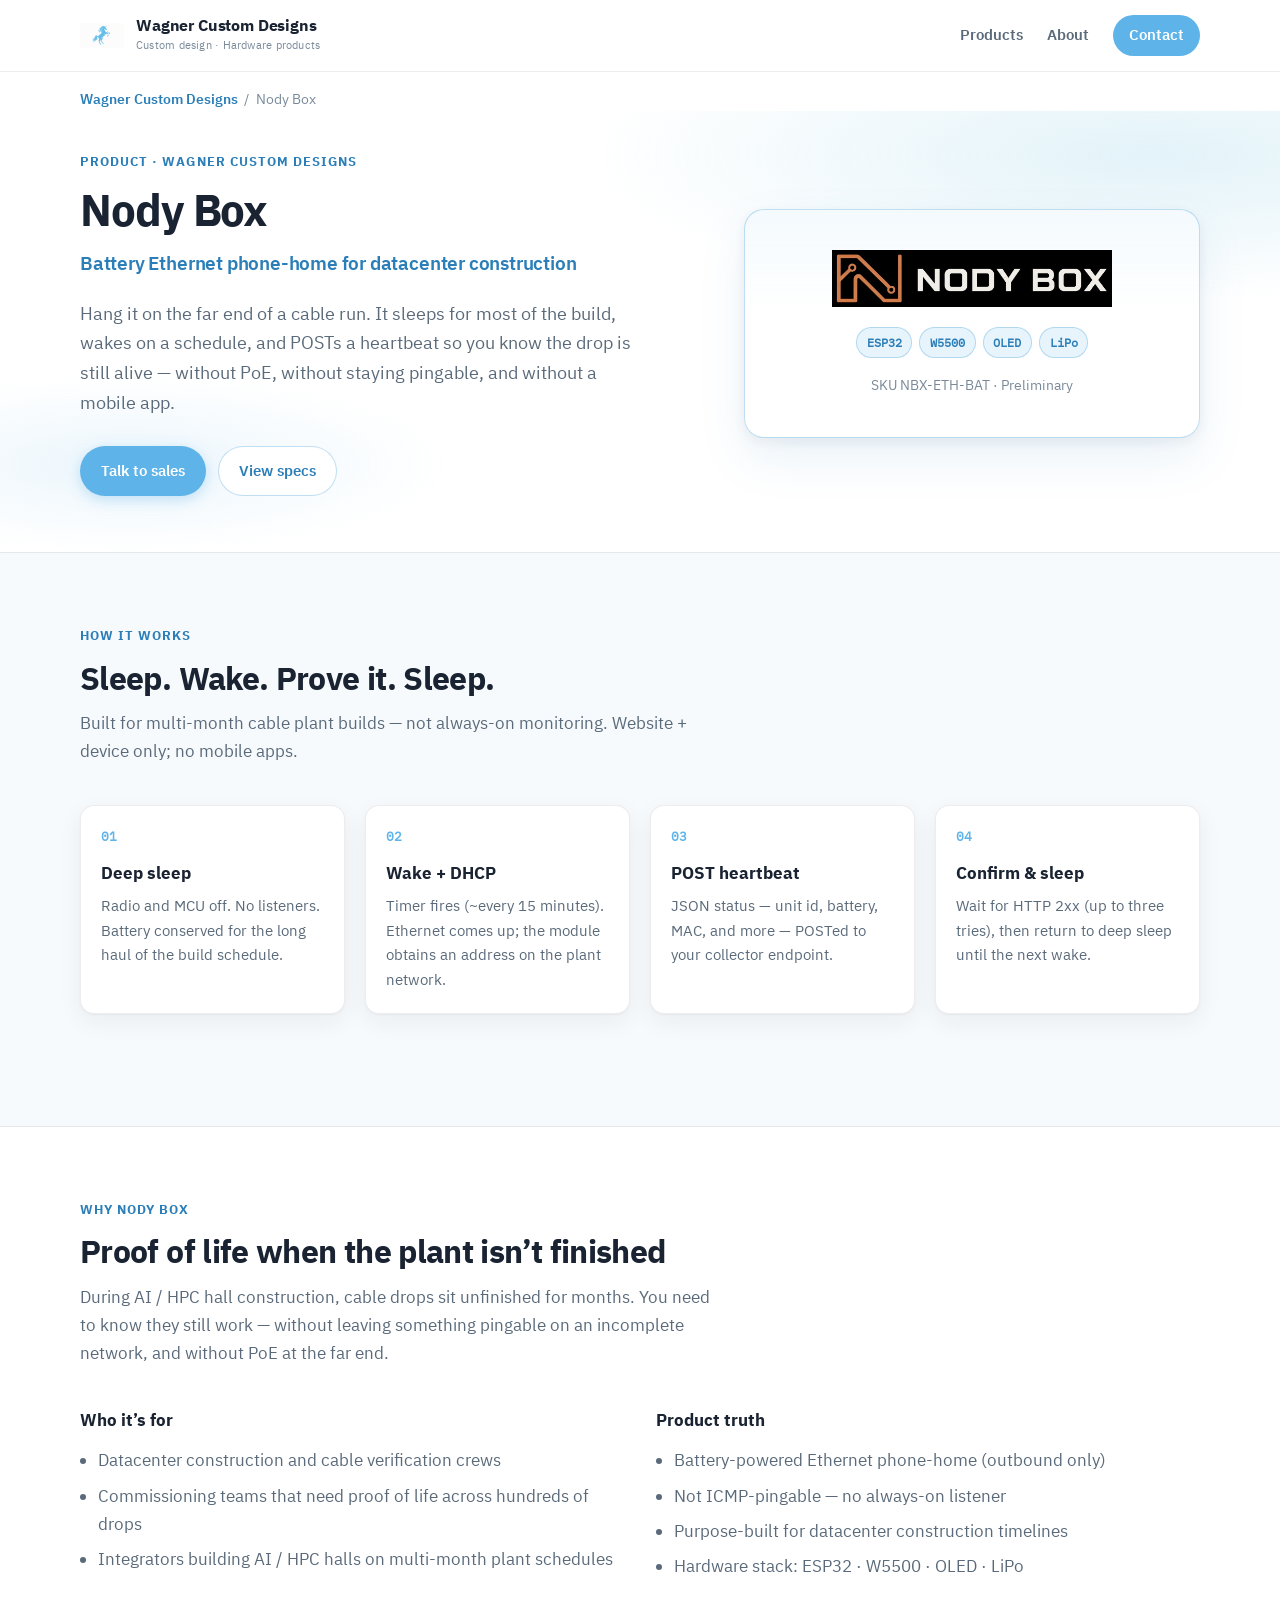
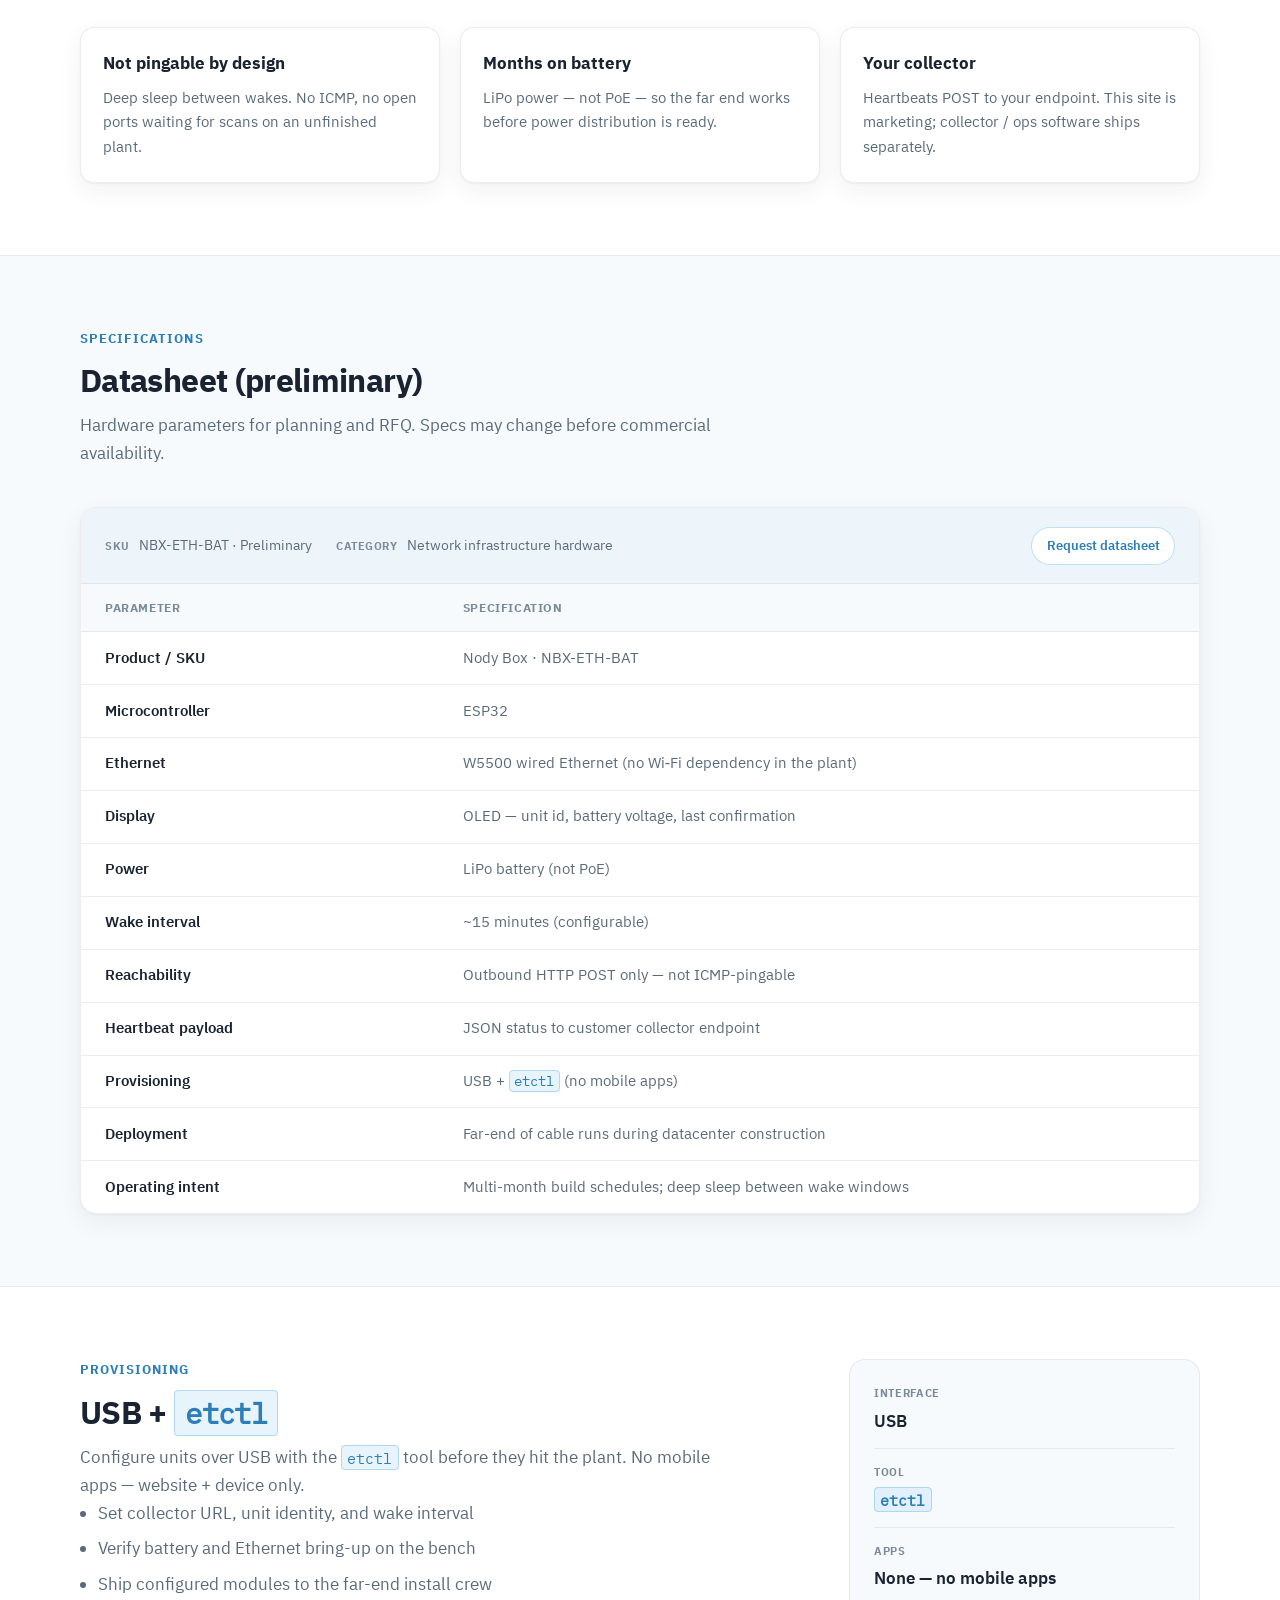
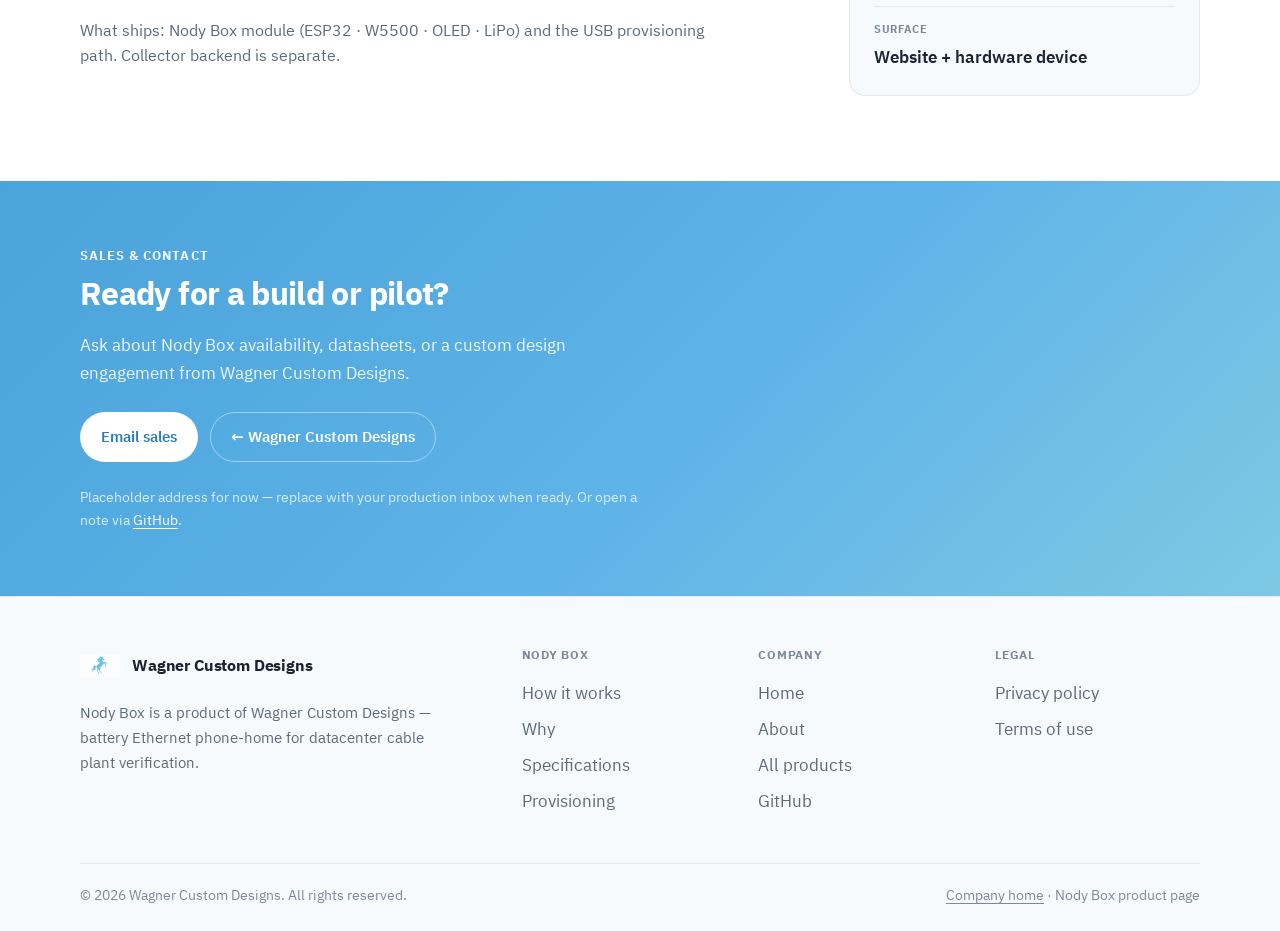
==== nody-box.html @ 5f5c32fd "Split company home and Nody Box into separate pages index.html is Wagner Custom Designs only; Nody B" ====
<!DOCTYPE html>
<html lang="en">
<head>
  <meta charset="utf-8" />
  <meta name="viewport" content="width=device-width, initial-scale=1" />
  <meta name="description" content="Nody Box — battery-powered Ethernet phone-home for AI datacenter construction. ESP32 · W5500 · OLED · LiPo. Outbound heartbeat only; not pingable. USB / etctl provisioning." />
  <meta name="theme-color" content="#5EB3E8" />
  <title>Nody Box — Battery Ethernet Phone-Home · Wagner Custom Designs</title>
  <link rel="icon" href="assets/wagner-unicorn-logo.png" type="image/png" sizes="any" />
  <link rel="icon" href="assets/favicon.svg" type="image/svg+xml" />
  <link rel="apple-touch-icon" href="assets/wagner-unicorn-logo.png" />
  <link rel="stylesheet" href="styles.css" />
</head>
<body class="page-product">
  <a class="skip-link" href="#main">Skip to content</a>

  <header class="site-header" id="top">
    <div class="wrap header-inner">
      <a class="brand" href="index.html" aria-label="Wagner Custom Designs home">
        <img class="brand-mark" src="assets/wagner-unicorn-logo.png" width="44" height="44" alt="" />
        <span class="brand-wordmark">
          <span class="brand-name">Wagner Custom Designs</span>
          <span class="brand-sub">Custom design · Hardware products</span>
        </span>
      </a>

      <button type="button" class="nav-toggle" id="nav-toggle" aria-expanded="false" aria-controls="primary-nav" aria-label="Open menu">
        <span class="nav-toggle-bar" aria-hidden="true"></span>
        <span class="nav-toggle-bar" aria-hidden="true"></span>
        <span class="nav-toggle-bar" aria-hidden="true"></span>
      </button>

      <nav class="nav" id="primary-nav" aria-label="Primary">
        <a href="index.html#products">Products</a>
        <a href="index.html#about">About</a>
        <a href="#contact" class="nav-cta">Contact</a>
      </nav>
    </div>
  </header>

  <main id="main">
    <div class="wrap breadcrumb-bar">
      <nav class="breadcrumb" aria-label="Breadcrumb">
        <a href="index.html">Wagner Custom Designs</a>
        <span class="breadcrumb-sep" aria-hidden="true">/</span>
        <span aria-current="page">Nody Box</span>
      </nav>
    </div>

    <!-- Product hero -->
    <section class="hero product-hero" aria-labelledby="hero-heading">
      <div class="wrap hero-grid">
        <div class="hero-copy">
          <p class="eyebrow">Product · Wagner Custom Designs</p>
          <h1 id="hero-heading">Nody Box</h1>
          <p class="product-hero-tagline">Battery Ethernet phone-home for datacenter construction</p>
          <p class="lede">
            Hang it on the far end of a cable run. It sleeps for most of the build,
            wakes on a schedule, and POSTs a heartbeat so you know the drop is still
            alive — without PoE, without staying pingable, and without a mobile app.
          </p>
          <div class="hero-actions">
            <a class="btn btn-primary" href="#contact">Talk to sales</a>
            <a class="btn btn-secondary" href="#specs">View specs</a>
          </div>
        </div>

        <div class="hero-visual" aria-hidden="true">
          <div class="hero-card product-hero-card">
            <img class="hero-product-mark" src="assets/nody-box-logo-lockup.png" width="280" height="120" alt="" />
            <ul class="product-hero-chips">
              <li>ESP32</li>
              <li>W5500</li>
              <li>OLED</li>
              <li>LiPo</li>
            </ul>
            <p class="hero-card-meta">SKU NBX-ETH-BAT · Preliminary</p>
          </div>
        </div>
      </div>
    </section>

    <!-- How it works -->
    <section id="how" class="section section-soft">
      <div class="wrap">
        <header class="section-head">
          <p class="eyebrow">How it works</p>
          <h2>Sleep. Wake. Prove it. Sleep.</h2>
          <p class="section-lede">
            Built for multi-month cable plant builds — not always-on monitoring.
            Website + device only; no mobile apps.
          </p>
        </header>

        <ol class="steps">
          <li>
            <span class="step-num">01</span>
            <div>
              <h3>Deep sleep</h3>
              <p>Radio and MCU off. No listeners. Battery conserved for the long haul of the build schedule.</p>
            </div>
          </li>
          <li>
            <span class="step-num">02</span>
            <div>
              <h3>Wake + DHCP</h3>
              <p>Timer fires (~every 15 minutes). Ethernet comes up; the module obtains an address on the plant network.</p>
            </div>
          </li>
          <li>
            <span class="step-num">03</span>
            <div>
              <h3>POST heartbeat</h3>
              <p>JSON status — unit id, battery, MAC, and more — POSTed to your collector endpoint.</p>
            </div>
          </li>
          <li>
            <span class="step-num">04</span>
            <div>
              <h3>Confirm &amp; sleep</h3>
              <p>Wait for HTTP 2xx (up to three tries), then return to deep sleep until the next wake.</p>
            </div>
          </li>
        </ol>
      </div>
    </section>

    <!-- Why -->
    <section id="why" class="section">
      <div class="wrap">
        <header class="section-head">
          <p class="eyebrow">Why Nody Box</p>
          <h2>Proof of life when the plant isn’t finished</h2>
          <p class="section-lede">
            During AI / HPC hall construction, cable drops sit unfinished for months.
            You need to know they still work — without leaving something pingable on
            an incomplete network, and without PoE at the far end.
          </p>
        </header>

        <div class="detail-split">
          <div>
            <h3 class="subhead">Who it’s for</h3>
            <ul class="plain-list">
              <li>Datacenter construction and cable verification crews</li>
              <li>Commissioning teams that need proof of life across hundreds of drops</li>
              <li>Integrators building AI / HPC halls on multi-month plant schedules</li>
            </ul>
          </div>
          <div>
            <h3 class="subhead">Product truth</h3>
            <ul class="plain-list">
              <li>Battery-powered Ethernet phone-home (outbound only)</li>
              <li>Not ICMP-pingable — no always-on listener</li>
              <li>Purpose-built for datacenter construction timelines</li>
              <li>Hardware stack: ESP32 · W5500 · OLED · LiPo</li>
            </ul>
          </div>
        </div>

        <div class="why-grid">
          <article class="why-card">
            <h3>Not pingable by design</h3>
            <p>Deep sleep between wakes. No ICMP, no open ports waiting for scans on an unfinished plant.</p>
          </article>
          <article class="why-card">
            <h3>Months on battery</h3>
            <p>LiPo power — not PoE — so the far end works before power distribution is ready.</p>
          </article>
          <article class="why-card">
            <h3>Your collector</h3>
            <p>Heartbeats POST to your endpoint. This site is marketing; collector / ops software ships separately.</p>
          </article>
        </div>
      </div>
    </section>

    <!-- Specs / datasheet -->
    <section id="specs" class="section section-soft">
      <div class="wrap">
        <header class="section-head">
          <p class="eyebrow">Specifications</p>
          <h2>Datasheet (preliminary)</h2>
          <p class="section-lede">
            Hardware parameters for planning and RFQ. Specs may change before commercial availability.
          </p>
        </header>

        <div class="datasheet">
          <div class="datasheet-meta">
            <p><span>SKU</span> NBX-ETH-BAT · Preliminary</p>
            <p><span>Category</span> Network infrastructure hardware</p>
            <a class="btn btn-secondary btn-sm" href="mailto:hello@wagnercustomdesigns.example?subject=Nody%20Box%20datasheet%20request">Request datasheet</a>
          </div>

          <table class="specs-table">
            <caption class="visually-hidden">Nody Box hardware specifications</caption>
            <thead>
              <tr>
                <th scope="col">Parameter</th>
                <th scope="col">Specification</th>
              </tr>
            </thead>
            <tbody>
              <tr>
                <th scope="row">Product / SKU</th>
                <td>Nody Box · NBX-ETH-BAT</td>
              </tr>
              <tr>
                <th scope="row">Microcontroller</th>
                <td>ESP32</td>
              </tr>
              <tr>
                <th scope="row">Ethernet</th>
                <td>W5500 wired Ethernet (no Wi‑Fi dependency in the plant)</td>
              </tr>
              <tr>
                <th scope="row">Display</th>
                <td>OLED — unit id, battery voltage, last confirmation</td>
              </tr>
              <tr>
                <th scope="row">Power</th>
                <td>LiPo battery (not PoE)</td>
              </tr>
              <tr>
                <th scope="row">Wake interval</th>
                <td>~15 minutes (configurable)</td>
              </tr>
              <tr>
                <th scope="row">Reachability</th>
                <td>Outbound HTTP POST only — not ICMP-pingable</td>
              </tr>
              <tr>
                <th scope="row">Heartbeat payload</th>
                <td>JSON status to customer collector endpoint</td>
              </tr>
              <tr>
                <th scope="row">Provisioning</th>
                <td>USB + <code>etctl</code> (no mobile apps)</td>
              </tr>
              <tr>
                <th scope="row">Deployment</th>
                <td>Far-end of cable runs during datacenter construction</td>
              </tr>
              <tr>
                <th scope="row">Operating intent</th>
                <td>Multi-month build schedules; deep sleep between wake windows</td>
              </tr>
            </tbody>
          </table>
        </div>
      </div>
    </section>

    <!-- Provisioning -->
    <section id="provisioning" class="section">
      <div class="wrap provision-grid">
        <header class="section-head">
          <p class="eyebrow">Provisioning</p>
          <h2>USB + <code>etctl</code></h2>
          <p class="section-lede">
            Configure units over USB with the <code>etctl</code> tool before they hit the plant.
            No mobile apps — website + device only.
          </p>
          <ul class="plain-list">
            <li>Set collector URL, unit identity, and wake interval</li>
            <li>Verify battery and Ethernet bring-up on the bench</li>
            <li>Ship configured modules to the far-end install crew</li>
          </ul>
          <p class="provision-note">
            What ships: Nody Box module (ESP32 · W5500 · OLED · LiPo) and the USB
            provisioning path. Collector backend is separate.
          </p>
        </header>
        <aside class="provision-aside" aria-label="Provisioning summary">
          <dl>
            <div>
              <dt>Interface</dt>
              <dd>USB</dd>
            </div>
            <div>
              <dt>Tool</dt>
              <dd><code>etctl</code></dd>
            </div>
            <div>
              <dt>Apps</dt>
              <dd>None — no mobile apps</dd>
            </div>
            <div>
              <dt>Surface</dt>
              <dd>Website + hardware device</dd>
            </div>
          </dl>
        </aside>
      </div>
    </section>

    <!-- Sales / contact CTA -->
    <section id="contact" class="section section-cta">
      <div class="wrap cta-inner">
        <div class="cta-copy">
          <p class="eyebrow eyebrow-light">Sales &amp; contact</p>
          <h2>Ready for a build or pilot?</h2>
          <p>
            Ask about Nody Box availability, datasheets, or a custom design engagement
            from Wagner Custom Designs.
          </p>
        </div>
        <div class="cta-actions">
          <a class="btn btn-on-blue" href="mailto:hello@wagnercustomdesigns.example?subject=Nody%20Box%20inquiry">Email sales</a>
          <a class="btn btn-ghost-light" href="index.html">← Wagner Custom Designs</a>
        </div>
        <p class="cta-note">
          Placeholder address for now — replace with your production inbox when ready.
          Or open a note via
          <a href="https://github.com/roguespark-04/nody-box-web">GitHub</a>.
        </p>
      </div>
    </section>
  </main>

  <footer class="site-footer">
    <div class="wrap footer-grid">
      <div class="footer-brand">
        <a class="brand brand-footer" href="index.html" aria-label="Wagner Custom Designs home">
          <img class="brand-mark" src="assets/wagner-unicorn-logo.png" width="40" height="40" alt="" />
          <span class="brand-name">Wagner Custom Designs</span>
        </a>
        <p class="footer-tagline">
          Nody Box is a product of Wagner Custom Designs — battery Ethernet phone-home
          for datacenter cable plant verification.
        </p>
      </div>

      <nav class="footer-col" aria-label="Product">
        <h3>Nody Box</h3>
        <ul>
          <li><a href="#how">How it works</a></li>
          <li><a href="#why">Why</a></li>
          <li><a href="#specs">Specifications</a></li>
          <li><a href="#provisioning">Provisioning</a></li>
        </ul>
      </nav>

      <nav class="footer-col" aria-label="Company">
        <h3>Company</h3>
        <ul>
          <li><a href="index.html">Home</a></li>
          <li><a href="index.html#about">About</a></li>
          <li><a href="index.html#products">All products</a></li>
          <li><a href="https://github.com/roguespark-04/nody-box-web">GitHub</a></li>
        </ul>
      </nav>

      <nav class="footer-col" aria-label="Legal">
        <h3>Legal</h3>
        <ul>
          <li><a href="privacy.html">Privacy policy</a></li>
          <li><a href="terms.html">Terms of use</a></li>
        </ul>
      </nav>
    </div>
    <div class="wrap footer-bottom">
      <p>© 2026 Wagner Custom Designs. All rights reserved.</p>
      <p class="footer-meta"><a href="index.html">Company home</a> · Nody Box product page</p>
    </div>
  </footer>

  <script src="app.js" defer></script>
</body>
</html>
---- styles.css ----
/* Self-hosted IBM Plex */
@font-face {
  font-family: "IBM Plex Sans";
  font-style: normal;
  font-weight: 400;
  font-display: swap;
  src: url("assets/fonts/plex-sans-400.woff2") format("woff2");
}
@font-face {
  font-family: "IBM Plex Sans";
  font-style: normal;
  font-weight: 600;
  font-display: swap;
  src: url("assets/fonts/plex-sans-600.woff2") format("woff2");
}
@font-face {
  font-family: "IBM Plex Sans";
  font-style: normal;
  font-weight: 700;
  font-display: swap;
  src: url("assets/fonts/plex-sans-700.woff2") format("woff2");
}
@font-face {
  font-family: "IBM Plex Mono";
  font-style: normal;
  font-weight: 400;
  font-display: swap;
  src: url("assets/fonts/plex-mono-400.woff2") format("woff2");
}

/* Wagner Custom Designs — white + ice/sky blue commercial company site */

:root {
  --bg: #ffffff;
  --bg-soft: #f7fafc;
  --bg-muted: #eef5fa;
  --bg-elevated: #ffffff;
  --bg-card: #ffffff;

  --text: #1a2332;
  --text-muted: #5a6a7a;
  --text-dim: #7a8a9a;
  --text-on-sky: #ffffff;

  --sky: #5eb3e8;
  --sky-bright: #7ec8e3;
  --sky-deep: #4aa3d9;
  --sky-ink: #2b7eb8;
  --sky-soft: rgba(94, 179, 232, 0.14);
  --sky-softer: rgba(94, 179, 232, 0.07);
  --sky-border: rgba(74, 163, 217, 0.35);

  --border: rgba(26, 35, 50, 0.08);
  --border-strong: rgba(26, 35, 50, 0.14);

  --font: "IBM Plex Sans", "Segoe UI", system-ui, -apple-system, sans-serif;
  --font-mono: "IBM Plex Mono", "SF Mono", ui-monospace, Menlo, Consolas, monospace;
  --radius: 10px;
  --radius-sm: 6px;
  --header-h: 72px;
  --max: 1120px;
  --ease: cubic-bezier(0.22, 1, 0.36, 1);
  --shadow: 0 1px 2px rgba(26, 35, 50, 0.04), 0 8px 24px rgba(26, 35, 50, 0.06);
  --shadow-lg: 0 4px 12px rgba(26, 35, 50, 0.06), 0 20px 48px rgba(43, 126, 184, 0.1);
}

*,
*::before,
*::after {
  box-sizing: border-box;
}

html {
  scroll-behavior: smooth;
  scroll-padding-top: calc(var(--header-h) + 16px);
}

body {
  margin: 0;
  font-family: var(--font);
  font-size: 1.0625rem;
  line-height: 1.65;
  color: var(--text);
  background: var(--bg);
  -webkit-font-smoothing: antialiased;
  text-rendering: optimizeLegibility;
}

img,
svg {
  display: block;
  max-width: 100%;
}

a {
  color: var(--sky-ink);
  text-decoration-thickness: 1px;
  text-underline-offset: 0.18em;
}

a:hover {
  color: var(--sky-deep);
}

a:focus-visible,
button:focus-visible {
  outline: 2px solid var(--sky);
  outline-offset: 2px;
}

code {
  font-family: var(--font-mono);
  font-size: 0.9em;
  color: var(--sky-ink);
  background: var(--sky-soft);
  padding: 0.1em 0.35em;
  border-radius: 4px;
  border: 1px solid var(--sky-border);
}

.wrap {
  width: min(100% - 3rem, var(--max));
  margin-inline: auto;
}

.skip-link {
  position: absolute;
  left: 1rem;
  top: -100px;
  z-index: 1000;
  background: var(--sky);
  color: var(--text-on-sky);
  padding: 0.65rem 1.1rem;
  border-radius: var(--radius-sm);
  font-weight: 600;
  text-decoration: none;
}

.skip-link:focus {
  top: 1rem;
}

.visually-hidden {
  position: absolute;
  width: 1px;
  height: 1px;
  padding: 0;
  margin: -1px;
  overflow: hidden;
  clip: rect(0, 0, 0, 0);
  white-space: nowrap;
  border: 0;
}

/* ========== Header ========== */
.site-header {
  position: sticky;
  top: 0;
  z-index: 100;
  height: var(--header-h);
  background: rgba(255, 255, 255, 0.92);
  backdrop-filter: blur(12px);
  border-bottom: 1px solid var(--border);
}

.header-inner {
  height: 100%;
  display: flex;
  align-items: center;
  justify-content: space-between;
  gap: 1.5rem;
}

.brand {
  display: flex;
  align-items: center;
  gap: 0.75rem;
  text-decoration: none;
  color: inherit;
  min-width: 0;
}

.brand:hover {
  color: inherit;
}

.brand-mark {
  width: 44px;
  height: 44px;
  object-fit: contain;
  flex-shrink: 0;
}

.brand-wordmark {
  display: flex;
  flex-direction: column;
  gap: 0.05rem;
  min-width: 0;
}

.brand-name {
  font-weight: 700;
  font-size: 1rem;
  letter-spacing: -0.01em;
  color: var(--text);
  line-height: 1.2;
}

.brand-sub {
  font-size: 0.7rem;
  color: var(--text-dim);
  letter-spacing: 0.02em;
  white-space: nowrap;
  overflow: hidden;
  text-overflow: ellipsis;
}

.nav {
  display: flex;
  align-items: center;
  gap: 0.25rem 1.5rem;
}

.nav a {
  color: var(--text-muted);
  text-decoration: none;
  font-weight: 600;
  font-size: 0.9375rem;
}

.nav a:hover {
  color: var(--sky-ink);
}

.nav-cta {
  background: var(--sky);
  color: var(--text-on-sky) !important;
  padding: 0.5rem 1rem;
  border-radius: 999px;
  font-weight: 600 !important;
}

.nav-cta:hover {
  background: var(--sky-deep);
  color: var(--text-on-sky) !important;
}

.nav-toggle {
  display: none;
  flex-direction: column;
  justify-content: center;
  gap: 5px;
  width: 44px;
  height: 44px;
  padding: 10px;
  border: 1px solid var(--border);
  border-radius: var(--radius-sm);
  background: var(--bg);
  cursor: pointer;
}

.nav-toggle-bar {
  display: block;
  height: 2px;
  width: 100%;
  background: var(--text);
  border-radius: 1px;
}

/* ========== Buttons ========== */
.btn {
  display: inline-flex;
  align-items: center;
  justify-content: center;
  gap: 0.4rem;
  padding: 0.75rem 1.25rem;
  border-radius: 999px;
  font-weight: 600;
  font-size: 0.9375rem;
  text-decoration: none;
  border: 1px solid transparent;
  transition: background 0.2s var(--ease), color 0.2s var(--ease), border-color 0.2s var(--ease), box-shadow 0.2s var(--ease);
  cursor: pointer;
}

.btn-primary {
  background: var(--sky);
  color: var(--text-on-sky);
  box-shadow: 0 4px 14px rgba(94, 179, 232, 0.35);
}

.btn-primary:hover {
  background: var(--sky-deep);
  color: var(--text-on-sky);
}

.btn-secondary {
  background: var(--bg);
  color: var(--sky-ink);
  border-color: var(--sky-border);
}

.btn-secondary:hover {
  background: var(--sky-softer);
  color: var(--sky-ink);
  border-color: var(--sky);
}

.btn-sm {
  padding: 0.45rem 0.9rem;
  font-size: 0.8125rem;
}

.btn-on-blue {
  background: #fff;
  color: var(--sky-ink);
}

.btn-on-blue:hover {
  background: var(--bg-soft);
  color: var(--sky-ink);
}

.btn-ghost-light {
  background: transparent;
  color: #fff;
  border-color: rgba(255, 255, 255, 0.45);
}

.btn-ghost-light:hover {
  background: rgba(255, 255, 255, 0.12);
  color: #fff;
}

.text-link {
  font-weight: 600;
  text-decoration: none;
  color: var(--sky-ink);
}

.text-link:hover {
  color: var(--sky-deep);
}

/* ========== Hero ========== */
.hero {
  padding: 4.5rem 0 3.5rem;
  background:
    radial-gradient(ellipse 80% 60% at 90% 10%, rgba(126, 200, 227, 0.22), transparent 55%),
    radial-gradient(ellipse 50% 40% at 10% 80%, rgba(94, 179, 232, 0.12), transparent 50%),
    var(--bg);
}

.hero-grid {
  display: grid;
  grid-template-columns: 1.15fr 0.85fr;
  gap: 3rem;
  align-items: center;
}

.eyebrow {
  margin: 0 0 0.75rem;
  font-size: 0.8125rem;
  font-weight: 700;
  letter-spacing: 0.08em;
  text-transform: uppercase;
  color: var(--sky-ink);
}

.eyebrow-light {
  color: rgba(255, 255, 255, 0.85);
}

.hero h1 {
  margin: 0 0 1.25rem;
  font-size: clamp(2rem, 4vw, 2.75rem);
  line-height: 1.15;
  letter-spacing: -0.025em;
  font-weight: 700;
  color: var(--text);
}

.lede {
  margin: 0 0 1.75rem;
  font-size: 1.125rem;
  color: var(--text-muted);
  max-width: 36rem;
}

.hero-actions {
  display: flex;
  flex-wrap: wrap;
  gap: 0.75rem;
}

.hero-card {
  background: var(--bg);
  border: 1px solid var(--border);
  border-radius: 20px;
  padding: 2.5rem 2rem;
  text-align: center;
  box-shadow: var(--shadow-lg);
}

.hero-unicorn {
  margin: 0 auto 1.25rem;
  width: min(220px, 70%);
  height: auto;
}

.hero-card-label {
  margin: 0;
  font-weight: 700;
  font-size: 1.05rem;
  color: var(--text);
}

.hero-card-meta {
  margin: 0.35rem 0 0;
  font-size: 0.875rem;
  color: var(--text-dim);
}

/* ========== Sections ========== */
.section {
  padding: 4.5rem 0;
}

.section-soft {
  background: var(--bg-soft);
  border-block: 1px solid var(--border);
}

.section-head {
  margin-bottom: 2.5rem;
  max-width: 40rem;
}

.section-head h2 {
  margin: 0 0 0.75rem;
  font-size: clamp(1.6rem, 3vw, 2rem);
  letter-spacing: -0.02em;
  line-height: 1.2;
}

.section-lede {
  margin: 0;
  color: var(--text-muted);
  font-size: 1.0625rem;
}

.section-lede + .section-lede {
  margin-top: 1rem;
}

.subhead {
  margin: 0 0 0.75rem;
  font-size: 1.05rem;
}

/* ========== Product cards ========== */
.product-grid {
  display: grid;
  grid-template-columns: 1.2fr 0.8fr;
  gap: 1.5rem;
}

.product-card {
  background: var(--bg-card);
  border: 1px solid var(--border);
  border-radius: 16px;
  padding: 1.75rem 1.75rem 1.5rem;
  box-shadow: var(--shadow);
}

.product-card-flagship {
  border-color: var(--sky-border);
  background:
    linear-gradient(180deg, var(--sky-softer), transparent 40%),
    var(--bg);
}

.product-card-top {
  margin-bottom: 1rem;
}

.product-badge {
  display: inline-block;
  font-size: 0.7rem;
  font-weight: 700;
  letter-spacing: 0.06em;
  text-transform: uppercase;
  color: var(--sky-ink);
  background: var(--sky-soft);
  border: 1px solid var(--sky-border);
  padding: 0.25rem 0.55rem;
  border-radius: 999px;
  margin-bottom: 0.75rem;
}

.product-badge.muted {
  color: var(--text-dim);
  background: var(--bg-muted);
  border-color: var(--border);
}

.product-card h3 {
  margin: 0 0 0.35rem;
  font-size: 1.4rem;
  letter-spacing: -0.015em;
}

.product-tagline {
  margin: 0;
  color: var(--text-muted);
  font-size: 0.975rem;
}

.product-card > p {
  color: var(--text-muted);
  margin: 0 0 1rem;
}

.product-highlights {
  margin: 0 0 1.5rem;
  padding-left: 1.15rem;
  color: var(--text);
}

.product-highlights li {
  margin-bottom: 0.4rem;
}

.product-card-placeholder {
  display: flex;
  flex-direction: column;
}

.product-card-placeholder .text-link {
  margin-top: auto;
}

/* ========== Steps ========== */
.steps {
  list-style: none;
  margin: 0 0 2.5rem;
  padding: 0;
  display: grid;
  grid-template-columns: repeat(4, 1fr);
  gap: 1.25rem;
}

.steps li {
  background: var(--bg);
  border: 1px solid var(--border);
  border-radius: 14px;
  padding: 1.25rem;
  box-shadow: var(--shadow);
}

.step-num {
  display: block;
  font-family: var(--font-mono);
  font-size: 0.8125rem;
  font-weight: 600;
  color: var(--sky);
  margin-bottom: 0.75rem;
}

.steps h3 {
  margin: 0 0 0.4rem;
  font-size: 1.05rem;
}

.steps p {
  margin: 0;
  font-size: 0.9375rem;
  color: var(--text-muted);
}

.detail-split {
  display: grid;
  grid-template-columns: 1fr 1fr;
  gap: 2rem;
  margin-bottom: 2.5rem;
}

.plain-list {
  margin: 0;
  padding-left: 1.15rem;
  color: var(--text-muted);
}

.plain-list li {
  margin-bottom: 0.45rem;
}

/* ========== Datasheet ========== */
.datasheet {
  background: var(--bg);
  border: 1px solid var(--border);
  border-radius: 16px;
  overflow: hidden;
  box-shadow: var(--shadow);
}

.datasheet-meta {
  display: flex;
  flex-wrap: wrap;
  align-items: center;
  gap: 1rem 1.5rem;
  padding: 1.15rem 1.5rem;
  background: var(--bg-muted);
  border-bottom: 1px solid var(--border);
}

.datasheet-meta p {
  margin: 0;
  font-size: 0.875rem;
  color: var(--text-muted);
}

.datasheet-meta span {
  display: inline-block;
  font-weight: 700;
  color: var(--text-dim);
  text-transform: uppercase;
  letter-spacing: 0.05em;
  font-size: 0.7rem;
  margin-right: 0.4rem;
}

.datasheet-meta .btn {
  margin-left: auto;
}

.specs-table {
  width: 100%;
  border-collapse: collapse;
  font-size: 0.9375rem;
}

.specs-table th,
.specs-table td {
  padding: 0.85rem 1.5rem;
  text-align: left;
  border-bottom: 1px solid var(--border);
  vertical-align: top;
}

.specs-table thead th {
  background: var(--bg-soft);
  font-size: 0.75rem;
  text-transform: uppercase;
  letter-spacing: 0.05em;
  color: var(--text-dim);
}

.specs-table tbody th {
  font-weight: 600;
  width: 32%;
  color: var(--text);
}

.specs-table tbody td {
  color: var(--text-muted);
}

.specs-table tbody tr:last-child th,
.specs-table tbody tr:last-child td {
  border-bottom: 0;
}

/* ========== About ========== */
.about-grid {
  display: grid;
  grid-template-columns: 1.3fr 0.7fr;
  gap: 2.5rem;
  align-items: start;
}

.about-aside {
  background: var(--bg-soft);
  border: 1px solid var(--border);
  border-radius: 16px;
  padding: 1.5rem;
}

.about-aside dl {
  margin: 0;
}

.about-aside dl > div {
  padding: 0.85rem 0;
  border-bottom: 1px solid var(--border);
}

.about-aside dl > div:first-child {
  padding-top: 0;
}

.about-aside dl > div:last-child {
  padding-bottom: 0;
  border-bottom: 0;
}

.about-aside dt {
  font-size: 0.7rem;
  font-weight: 700;
  letter-spacing: 0.06em;
  text-transform: uppercase;
  color: var(--text-dim);
  margin-bottom: 0.25rem;
}

.about-aside dd {
  margin: 0;
  font-weight: 600;
  color: var(--text);
}

/* ========== CTA ========== */
.section-cta {
  background:
    linear-gradient(135deg, var(--sky-deep) 0%, var(--sky) 55%, var(--sky-bright) 100%);
  color: #fff;
  padding: 4rem 0;
}

.section-cta h2 {
  margin: 0 0 0.75rem;
  font-size: clamp(1.6rem, 3vw, 2rem);
  letter-spacing: -0.02em;
}

.section-cta p {
  margin: 0;
  color: rgba(255, 255, 255, 0.92);
  max-width: 36rem;
}

.cta-inner {
  display: flex;
  flex-direction: column;
  gap: 1.5rem;
}

.cta-actions {
  display: flex;
  flex-wrap: wrap;
  gap: 0.75rem;
}

.cta-note {
  font-size: 0.875rem !important;
  color: rgba(255, 255, 255, 0.78) !important;
}

.cta-note a {
  color: #fff;
}

/* ========== Footer ========== */
.site-footer {
  background: var(--bg-soft);
  border-top: 1px solid var(--border);
  padding: 3rem 0 1.5rem;
}

.footer-grid {
  display: grid;
  grid-template-columns: 1.4fr 0.7fr 0.7fr 0.7fr;
  gap: 2rem;
  margin-bottom: 2.5rem;
}

.brand-footer .brand-mark {
  width: 40px;
  height: 40px;
}

.footer-tagline {
  margin: 1rem 0 0;
  color: var(--text-muted);
  font-size: 0.9375rem;
  max-width: 22rem;
}

.footer-col h3 {
  margin: 0 0 0.85rem;
  font-size: 0.75rem;
  letter-spacing: 0.06em;
  text-transform: uppercase;
  color: var(--text-dim);
}

.footer-col ul {
  list-style: none;
  margin: 0;
  padding: 0;
}

.footer-col li {
  margin-bottom: 0.5rem;
}

.footer-col a {
  color: var(--text-muted);
  text-decoration: none;
  font-weight: 500;
}

.footer-col a:hover {
  color: var(--sky-ink);
}

.footer-bottom {
  display: flex;
  flex-wrap: wrap;
  justify-content: space-between;
  gap: 0.75rem;
  padding-top: 1.25rem;
  border-top: 1px solid var(--border);
  font-size: 0.875rem;
  color: var(--text-dim);
}

.footer-bottom p {
  margin: 0;
}

.footer-meta a {
  color: var(--text-dim);
}

/* ========== Product sub-page (Nody Box under company) ========== */
.breadcrumb-bar {
  padding: 1rem 0 0;
}

.breadcrumb {
  display: flex;
  flex-wrap: wrap;
  align-items: center;
  gap: 0.4rem;
  font-size: 0.875rem;
  color: var(--text-dim);
}

.breadcrumb a {
  color: var(--sky-ink);
  text-decoration: none;
  font-weight: 600;
}

.breadcrumb a:hover {
  color: var(--sky-deep);
  text-decoration: underline;
}

.breadcrumb-sep {
  color: var(--text-dim);
  user-select: none;
}

.product-hero {
  padding-top: 2.5rem;
}

.product-hero-tagline {
  margin: -0.5rem 0 1.25rem;
  font-size: 1.2rem;
  font-weight: 600;
  color: var(--sky-ink);
  letter-spacing: -0.01em;
}

.product-hero-card {
  background:
    linear-gradient(180deg, var(--sky-softer), transparent 45%),
    var(--bg);
  border-color: var(--sky-border);
}

.hero-product-mark {
  margin: 0 auto 1.25rem;
  width: min(280px, 85%);
  height: auto;
}

.product-hero-chips {
  list-style: none;
  margin: 0 0 1rem;
  padding: 0;
  display: flex;
  flex-wrap: wrap;
  justify-content: center;
  gap: 0.45rem;
}

.product-hero-chips li {
  font-family: var(--font-mono);
  font-size: 0.75rem;
  font-weight: 600;
  color: var(--sky-ink);
  background: var(--sky-soft);
  border: 1px solid var(--sky-border);
  padding: 0.3rem 0.6rem;
  border-radius: 999px;
}

.why-grid {
  display: grid;
  grid-template-columns: repeat(3, 1fr);
  gap: 1.25rem;
  margin-top: 0.5rem;
}

.why-card {
  background: var(--bg);
  border: 1px solid var(--border);
  border-radius: 14px;
  padding: 1.35rem;
  box-shadow: var(--shadow);
}

.why-card h3 {
  margin: 0 0 0.5rem;
  font-size: 1.05rem;
}

.why-card p {
  margin: 0;
  font-size: 0.9375rem;
  color: var(--text-muted);
}

.provision-grid {
  display: grid;
  grid-template-columns: 1.35fr 0.65fr;
  gap: 2.5rem;
  align-items: start;
}

.provision-aside {
  background: var(--bg-soft);
  border: 1px solid var(--border);
  border-radius: 16px;
  padding: 1.5rem;
}

.provision-aside dl {
  margin: 0;
}

.provision-aside dl > div {
  padding: 0.85rem 0;
  border-bottom: 1px solid var(--border);
}

.provision-aside dl > div:first-child {
  padding-top: 0;
}

.provision-aside dl > div:last-child {
  padding-bottom: 0;
  border-bottom: 0;
}

.provision-aside dt {
  font-size: 0.7rem;
  font-weight: 700;
  letter-spacing: 0.06em;
  text-transform: uppercase;
  color: var(--text-dim);
  margin-bottom: 0.25rem;
}

.provision-aside dd {
  margin: 0;
  font-weight: 600;
  color: var(--text);
}

.provision-note {
  margin: 1.25rem 0 0;
  color: var(--text-muted);
  font-size: 0.975rem;
}

@media (max-width: 900px) {
  .why-grid,
  .provision-grid {
    grid-template-columns: 1fr;
  }
}

/* ========== Legal pages ========== */
.legal-main {
  padding: 3rem 0 4rem;
  min-height: 50vh;
}

.legal-main h1 {
  margin: 0.75rem 0 0.5rem;
  font-size: 2rem;
  letter-spacing: -0.02em;
}

.legal-main h2 {
  margin: 2rem 0 0.75rem;
  font-size: 1.2rem;
}

.legal-meta {
  color: var(--text-dim);
  font-size: 0.9rem;
  margin: 0 0 1.5rem;
}

.legal-main .back {
  font-weight: 600;
  text-decoration: none;
  color: var(--sky-ink);
}

/* ========== Responsive ========== */
@media (max-width: 900px) {
  .hero-grid,
  .product-grid,
  .detail-split,
  .about-grid,
  .footer-grid {
    grid-template-columns: 1fr;
  }

  .steps {
    grid-template-columns: 1fr 1fr;
  }

  .datasheet-meta .btn {
    margin-left: 0;
  }
}

@media (max-width: 720px) {
  .brand-sub {
    display: none;
  }

  .nav-toggle {
    display: flex;
  }

  .nav {
    display: none;
    position: absolute;
    top: var(--header-h);
    left: 0;
    right: 0;
    flex-direction: column;
    align-items: stretch;
    gap: 0;
    padding: 0.75rem 1.5rem 1.25rem;
    background: #fff;
    border-bottom: 1px solid var(--border);
    box-shadow: var(--shadow);
  }

  .nav.is-open {
    display: flex;
  }

  .nav a {
    padding: 0.85rem 0;
    border-bottom: 1px solid var(--border);
  }

  .nav-cta {
    margin-top: 0.5rem;
    text-align: center;
    border-bottom: 0 !important;
  }

  .hero {
    padding: 3rem 0 2.5rem;
  }

  .steps {
    grid-template-columns: 1fr;
  }

  .specs-table th,
  .specs-table td {
    padding: 0.75rem 1rem;
  }

  .specs-table tbody th {
    width: auto;
    display: block;
    padding-bottom: 0.15rem;
    border-bottom: 0;
  }

  .specs-table tbody td {
    display: block;
    padding-top: 0.15rem;
  }

  .footer-bottom {
    flex-direction: column;
  }
}
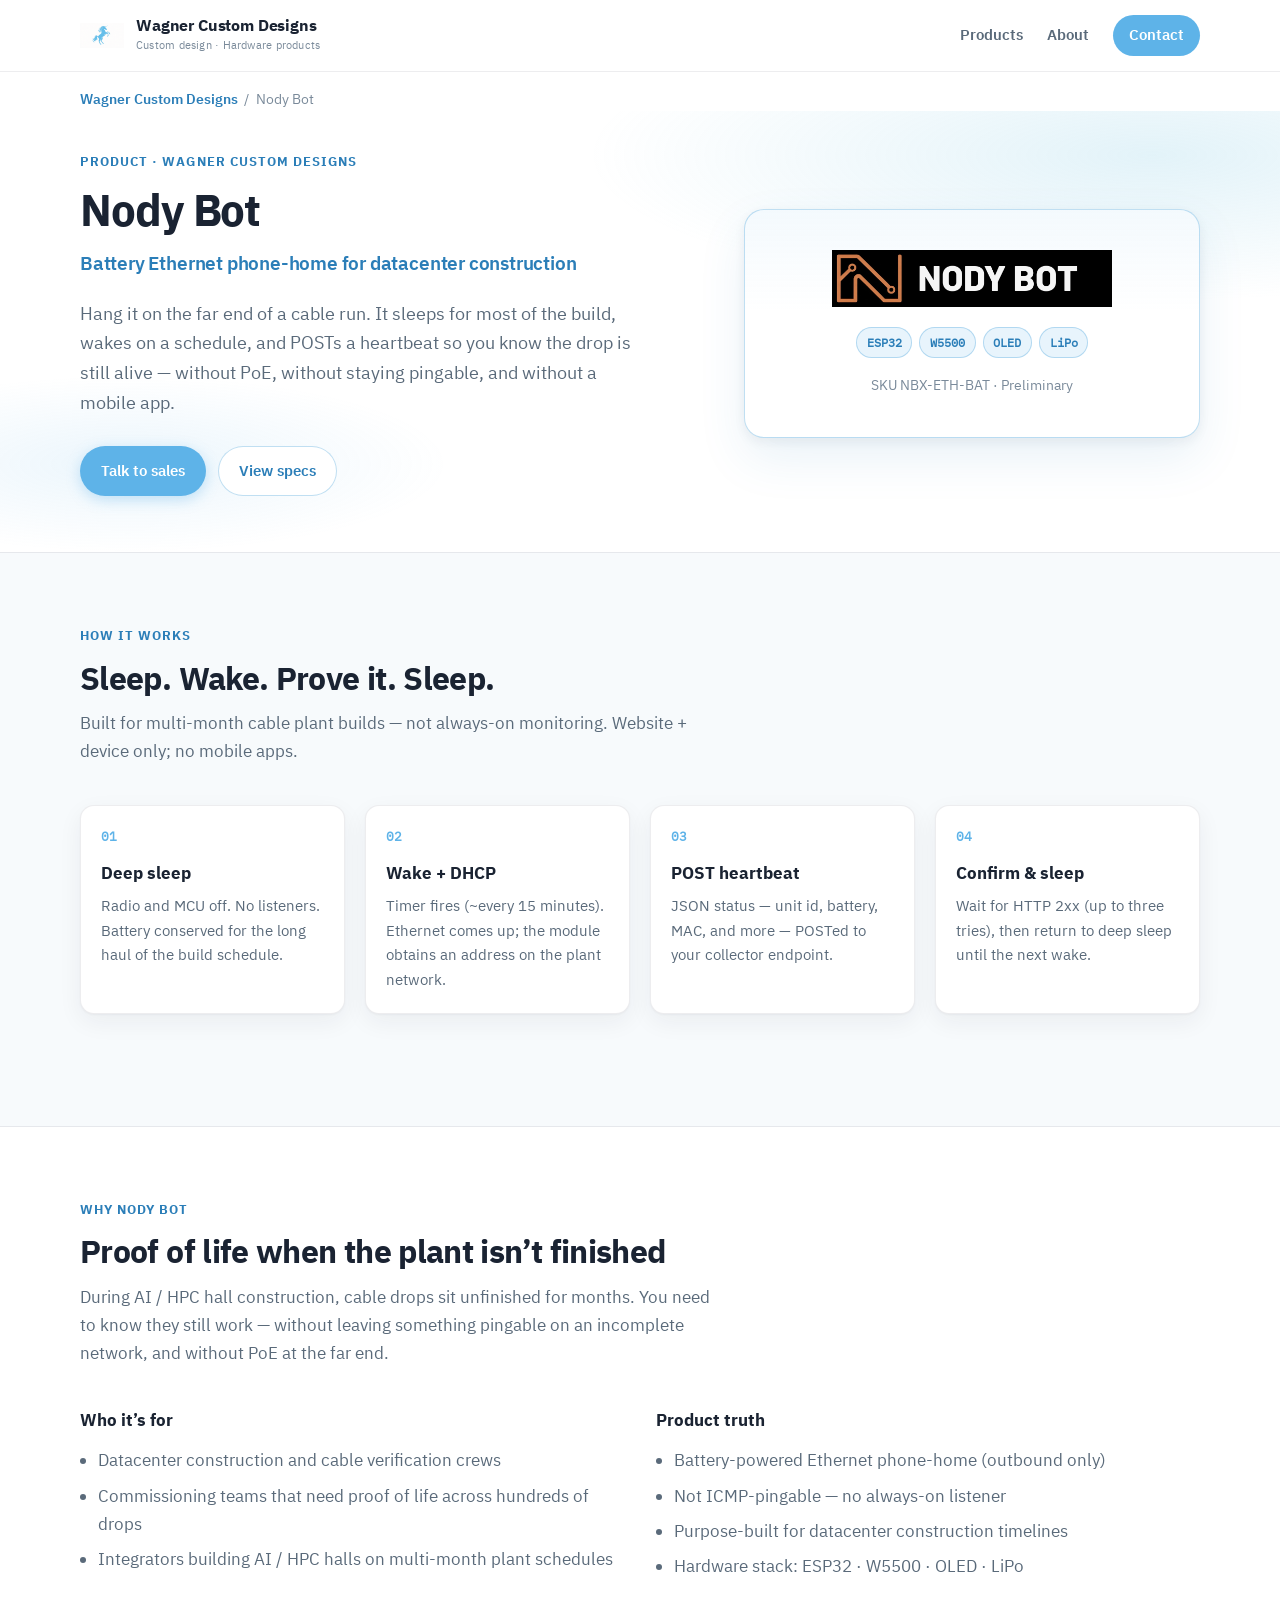
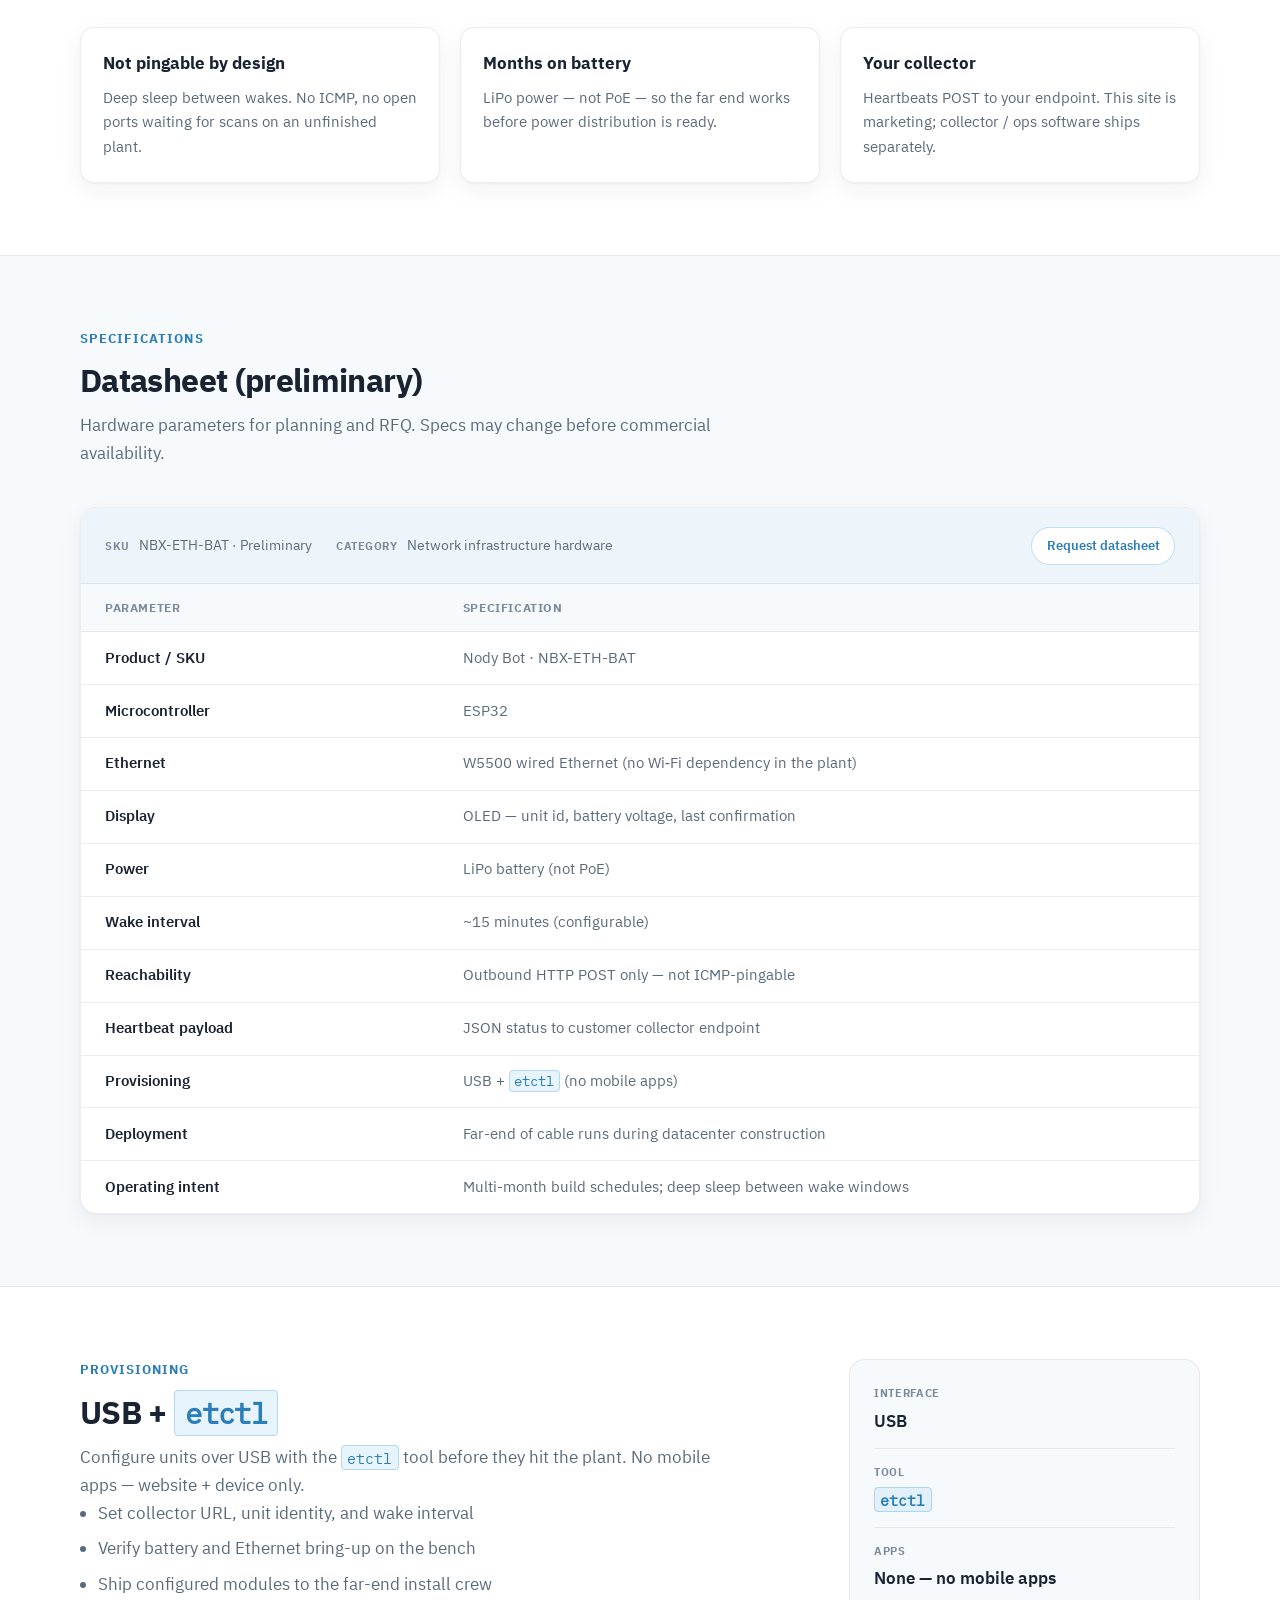
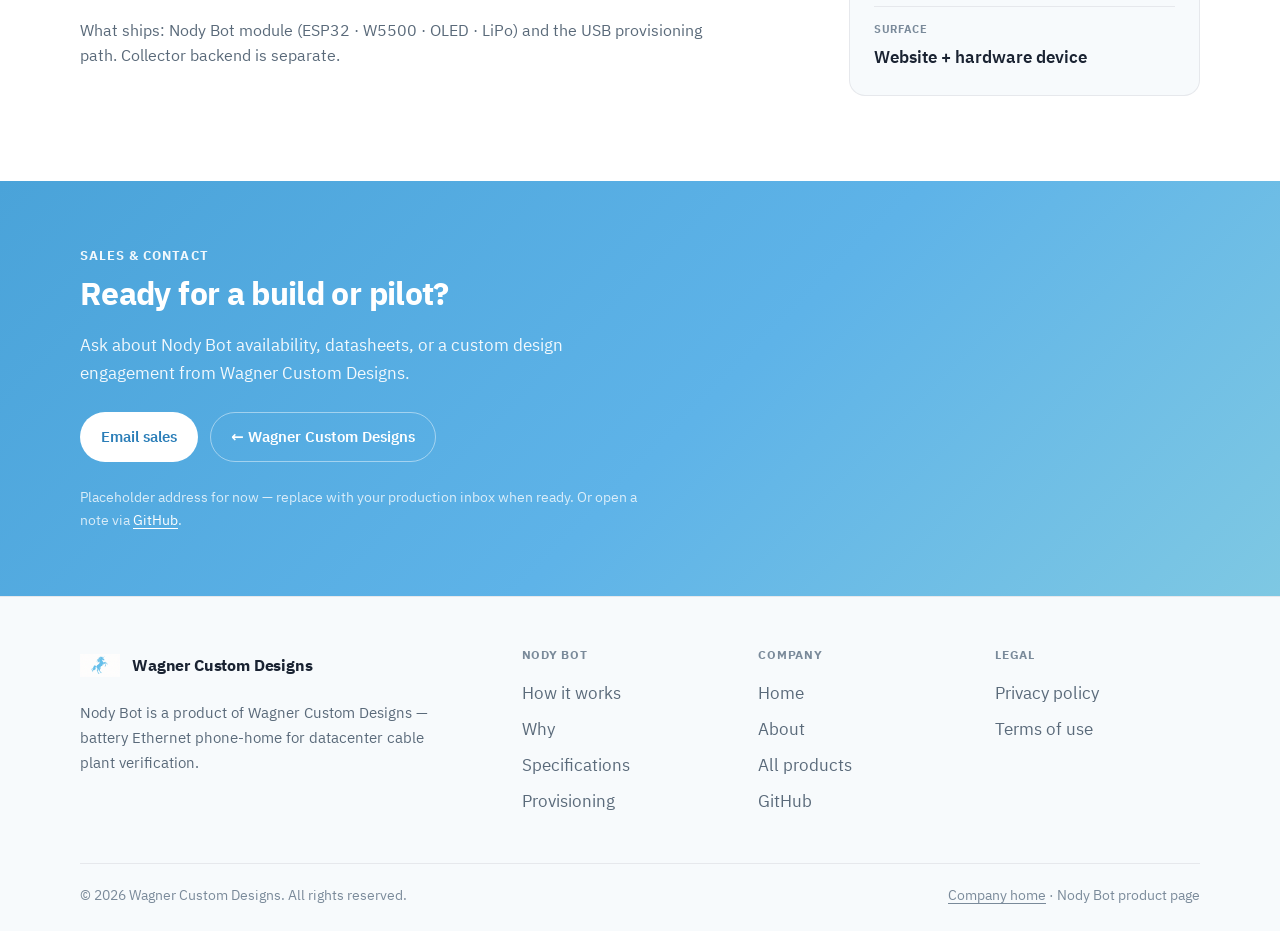
==== commit 000d3bc6: "Rename product from Nody Box to Nody Bot across the marketing site. Canonical product page is nody-b" ====
--- a/nody-box.html
+++ b/nody-box.html
@@ -2,370 +2,12 @@
 <html lang="en">
 <head>
   <meta charset="utf-8" />
-  <meta name="viewport" content="width=device-width, initial-scale=1" />
-  <meta name="description" content="Nody Box — battery-powered Ethernet phone-home for AI datacenter construction. ESP32 · W5500 · OLED · LiPo. Outbound heartbeat only; not pingable. USB / etctl provisioning." />
-  <meta name="theme-color" content="#5EB3E8" />
-  <title>Nody Box — Battery Ethernet Phone-Home · Wagner Custom Designs</title>
-  <link rel="icon" href="assets/wagner-unicorn-logo.png" type="image/png" sizes="any" />
-  <link rel="icon" href="assets/favicon.svg" type="image/svg+xml" />
-  <link rel="apple-touch-icon" href="assets/wagner-unicorn-logo.png" />
-  <link rel="stylesheet" href="styles.css" />
+  <meta http-equiv="refresh" content="0; url=nody-bot.html" />
+  <link rel="canonical" href="nody-bot.html" />
+  <title>Redirecting to Nody Bot — Wagner Custom Designs</title>
+  <script>location.replace("nody-bot.html" + location.search + location.hash);</script>
 </head>
-<body class="page-product">
-  <a class="skip-link" href="#main">Skip to content</a>
-
-  <header class="site-header" id="top">
-    <div class="wrap header-inner">
-      <a class="brand" href="index.html" aria-label="Wagner Custom Designs home">
-        <img class="brand-mark" src="assets/wagner-unicorn-logo.png" width="44" height="44" alt="" />
-        <span class="brand-wordmark">
-          <span class="brand-name">Wagner Custom Designs</span>
-          <span class="brand-sub">Custom design · Hardware products</span>
-        </span>
-      </a>
-
-      <button type="button" class="nav-toggle" id="nav-toggle" aria-expanded="false" aria-controls="primary-nav" aria-label="Open menu">
-        <span class="nav-toggle-bar" aria-hidden="true"></span>
-        <span class="nav-toggle-bar" aria-hidden="true"></span>
-        <span class="nav-toggle-bar" aria-hidden="true"></span>
-      </button>
-
-      <nav class="nav" id="primary-nav" aria-label="Primary">
-        <a href="index.html#products">Products</a>
-        <a href="index.html#about">About</a>
-        <a href="#contact" class="nav-cta">Contact</a>
-      </nav>
-    </div>
-  </header>
-
-  <main id="main">
-    <div class="wrap breadcrumb-bar">
-      <nav class="breadcrumb" aria-label="Breadcrumb">
-        <a href="index.html">Wagner Custom Designs</a>
-        <span class="breadcrumb-sep" aria-hidden="true">/</span>
-        <span aria-current="page">Nody Box</span>
-      </nav>
-    </div>
-
-    <!-- Product hero -->
-    <section class="hero product-hero" aria-labelledby="hero-heading">
-      <div class="wrap hero-grid">
-        <div class="hero-copy">
-          <p class="eyebrow">Product · Wagner Custom Designs</p>
-          <h1 id="hero-heading">Nody Box</h1>
-          <p class="product-hero-tagline">Battery Ethernet phone-home for datacenter construction</p>
-          <p class="lede">
-            Hang it on the far end of a cable run. It sleeps for most of the build,
-            wakes on a schedule, and POSTs a heartbeat so you know the drop is still
-            alive — without PoE, without staying pingable, and without a mobile app.
-          </p>
-          <div class="hero-actions">
-            <a class="btn btn-primary" href="#contact">Talk to sales</a>
-            <a class="btn btn-secondary" href="#specs">View specs</a>
-          </div>
-        </div>
-
-        <div class="hero-visual" aria-hidden="true">
-          <div class="hero-card product-hero-card">
-            <img class="hero-product-mark" src="assets/nody-box-logo-lockup.png" width="280" height="120" alt="" />
-            <ul class="product-hero-chips">
-              <li>ESP32</li>
-              <li>W5500</li>
-              <li>OLED</li>
-              <li>LiPo</li>
-            </ul>
-            <p class="hero-card-meta">SKU NBX-ETH-BAT · Preliminary</p>
-          </div>
-        </div>
-      </div>
-    </section>
-
-    <!-- How it works -->
-    <section id="how" class="section section-soft">
-      <div class="wrap">
-        <header class="section-head">
-          <p class="eyebrow">How it works</p>
-          <h2>Sleep. Wake. Prove it. Sleep.</h2>
-          <p class="section-lede">
-            Built for multi-month cable plant builds — not always-on monitoring.
-            Website + device only; no mobile apps.
-          </p>
-        </header>
-
-        <ol class="steps">
-          <li>
-            <span class="step-num">01</span>
-            <div>
-              <h3>Deep sleep</h3>
-              <p>Radio and MCU off. No listeners. Battery conserved for the long haul of the build schedule.</p>
-            </div>
-          </li>
-          <li>
-            <span class="step-num">02</span>
-            <div>
-              <h3>Wake + DHCP</h3>
-              <p>Timer fires (~every 15 minutes). Ethernet comes up; the module obtains an address on the plant network.</p>
-            </div>
-          </li>
-          <li>
-            <span class="step-num">03</span>
-            <div>
-              <h3>POST heartbeat</h3>
-              <p>JSON status — unit id, battery, MAC, and more — POSTed to your collector endpoint.</p>
-            </div>
-          </li>
-          <li>
-            <span class="step-num">04</span>
-            <div>
-              <h3>Confirm &amp; sleep</h3>
-              <p>Wait for HTTP 2xx (up to three tries), then return to deep sleep until the next wake.</p>
-            </div>
-          </li>
-        </ol>
-      </div>
-    </section>
-
-    <!-- Why -->
-    <section id="why" class="section">
-      <div class="wrap">
-        <header class="section-head">
-          <p class="eyebrow">Why Nody Box</p>
-          <h2>Proof of life when the plant isn’t finished</h2>
-          <p class="section-lede">
-            During AI / HPC hall construction, cable drops sit unfinished for months.
-            You need to know they still work — without leaving something pingable on
-            an incomplete network, and without PoE at the far end.
-          </p>
-        </header>
-
-        <div class="detail-split">
-          <div>
-            <h3 class="subhead">Who it’s for</h3>
-            <ul class="plain-list">
-              <li>Datacenter construction and cable verification crews</li>
-              <li>Commissioning teams that need proof of life across hundreds of drops</li>
-              <li>Integrators building AI / HPC halls on multi-month plant schedules</li>
-            </ul>
-          </div>
-          <div>
-            <h3 class="subhead">Product truth</h3>
-            <ul class="plain-list">
-              <li>Battery-powered Ethernet phone-home (outbound only)</li>
-              <li>Not ICMP-pingable — no always-on listener</li>
-              <li>Purpose-built for datacenter construction timelines</li>
-              <li>Hardware stack: ESP32 · W5500 · OLED · LiPo</li>
-            </ul>
-          </div>
-        </div>
-
-        <div class="why-grid">
-          <article class="why-card">
-            <h3>Not pingable by design</h3>
-            <p>Deep sleep between wakes. No ICMP, no open ports waiting for scans on an unfinished plant.</p>
-          </article>
-          <article class="why-card">
-            <h3>Months on battery</h3>
-            <p>LiPo power — not PoE — so the far end works before power distribution is ready.</p>
-          </article>
-          <article class="why-card">
-            <h3>Your collector</h3>
-            <p>Heartbeats POST to your endpoint. This site is marketing; collector / ops software ships separately.</p>
-          </article>
-        </div>
-      </div>
-    </section>
-
-    <!-- Specs / datasheet -->
-    <section id="specs" class="section section-soft">
-      <div class="wrap">
-        <header class="section-head">
-          <p class="eyebrow">Specifications</p>
-          <h2>Datasheet (preliminary)</h2>
-          <p class="section-lede">
-            Hardware parameters for planning and RFQ. Specs may change before commercial availability.
-          </p>
-        </header>
-
-        <div class="datasheet">
-          <div class="datasheet-meta">
-            <p><span>SKU</span> NBX-ETH-BAT · Preliminary</p>
-            <p><span>Category</span> Network infrastructure hardware</p>
-            <a class="btn btn-secondary btn-sm" href="mailto:hello@wagnercustomdesigns.example?subject=Nody%20Box%20datasheet%20request">Request datasheet</a>
-          </div>
-
-          <table class="specs-table">
-            <caption class="visually-hidden">Nody Box hardware specifications</caption>
-            <thead>
-              <tr>
-                <th scope="col">Parameter</th>
-                <th scope="col">Specification</th>
-              </tr>
-            </thead>
-            <tbody>
-              <tr>
-                <th scope="row">Product / SKU</th>
-                <td>Nody Box · NBX-ETH-BAT</td>
-              </tr>
-              <tr>
-                <th scope="row">Microcontroller</th>
-                <td>ESP32</td>
-              </tr>
-              <tr>
-                <th scope="row">Ethernet</th>
-                <td>W5500 wired Ethernet (no Wi‑Fi dependency in the plant)</td>
-              </tr>
-              <tr>
-                <th scope="row">Display</th>
-                <td>OLED — unit id, battery voltage, last confirmation</td>
-              </tr>
-              <tr>
-                <th scope="row">Power</th>
-                <td>LiPo battery (not PoE)</td>
-              </tr>
-              <tr>
-                <th scope="row">Wake interval</th>
-                <td>~15 minutes (configurable)</td>
-              </tr>
-              <tr>
-                <th scope="row">Reachability</th>
-                <td>Outbound HTTP POST only — not ICMP-pingable</td>
-              </tr>
-              <tr>
-                <th scope="row">Heartbeat payload</th>
-                <td>JSON status to customer collector endpoint</td>
-              </tr>
-              <tr>
-                <th scope="row">Provisioning</th>
-                <td>USB + <code>etctl</code> (no mobile apps)</td>
-              </tr>
-              <tr>
-                <th scope="row">Deployment</th>
-                <td>Far-end of cable runs during datacenter construction</td>
-              </tr>
-              <tr>
-                <th scope="row">Operating intent</th>
-                <td>Multi-month build schedules; deep sleep between wake windows</td>
-              </tr>
-            </tbody>
-          </table>
-        </div>
-      </div>
-    </section>
-
-    <!-- Provisioning -->
-    <section id="provisioning" class="section">
-      <div class="wrap provision-grid">
-        <header class="section-head">
-          <p class="eyebrow">Provisioning</p>
-          <h2>USB + <code>etctl</code></h2>
-          <p class="section-lede">
-            Configure units over USB with the <code>etctl</code> tool before they hit the plant.
-            No mobile apps — website + device only.
-          </p>
-          <ul class="plain-list">
-            <li>Set collector URL, unit identity, and wake interval</li>
-            <li>Verify battery and Ethernet bring-up on the bench</li>
-            <li>Ship configured modules to the far-end install crew</li>
-          </ul>
-          <p class="provision-note">
-            What ships: Nody Box module (ESP32 · W5500 · OLED · LiPo) and the USB
-            provisioning path. Collector backend is separate.
-          </p>
-        </header>
-        <aside class="provision-aside" aria-label="Provisioning summary">
-          <dl>
-            <div>
-              <dt>Interface</dt>
-              <dd>USB</dd>
-            </div>
-            <div>
-              <dt>Tool</dt>
-              <dd><code>etctl</code></dd>
-            </div>
-            <div>
-              <dt>Apps</dt>
-              <dd>None — no mobile apps</dd>
-            </div>
-            <div>
-              <dt>Surface</dt>
-              <dd>Website + hardware device</dd>
-            </div>
-          </dl>
-        </aside>
-      </div>
-    </section>
-
-    <!-- Sales / contact CTA -->
-    <section id="contact" class="section section-cta">
-      <div class="wrap cta-inner">
-        <div class="cta-copy">
-          <p class="eyebrow eyebrow-light">Sales &amp; contact</p>
-          <h2>Ready for a build or pilot?</h2>
-          <p>
-            Ask about Nody Box availability, datasheets, or a custom design engagement
-            from Wagner Custom Designs.
-          </p>
-        </div>
-        <div class="cta-actions">
-          <a class="btn btn-on-blue" href="mailto:hello@wagnercustomdesigns.example?subject=Nody%20Box%20inquiry">Email sales</a>
-          <a class="btn btn-ghost-light" href="index.html">← Wagner Custom Designs</a>
-        </div>
-        <p class="cta-note">
-          Placeholder address for now — replace with your production inbox when ready.
-          Or open a note via
-          <a href="https://github.com/roguespark-04/nody-box-web">GitHub</a>.
-        </p>
-      </div>
-    </section>
-  </main>
-
-  <footer class="site-footer">
-    <div class="wrap footer-grid">
-      <div class="footer-brand">
-        <a class="brand brand-footer" href="index.html" aria-label="Wagner Custom Designs home">
-          <img class="brand-mark" src="assets/wagner-unicorn-logo.png" width="40" height="40" alt="" />
-          <span class="brand-name">Wagner Custom Designs</span>
-        </a>
-        <p class="footer-tagline">
-          Nody Box is a product of Wagner Custom Designs — battery Ethernet phone-home
-          for datacenter cable plant verification.
-        </p>
-      </div>
-
-      <nav class="footer-col" aria-label="Product">
-        <h3>Nody Box</h3>
-        <ul>
-          <li><a href="#how">How it works</a></li>
-          <li><a href="#why">Why</a></li>
-          <li><a href="#specs">Specifications</a></li>
-          <li><a href="#provisioning">Provisioning</a></li>
-        </ul>
-      </nav>
-
-      <nav class="footer-col" aria-label="Company">
-        <h3>Company</h3>
-        <ul>
-          <li><a href="index.html">Home</a></li>
-          <li><a href="index.html#about">About</a></li>
-          <li><a href="index.html#products">All products</a></li>
-          <li><a href="https://github.com/roguespark-04/nody-box-web">GitHub</a></li>
-        </ul>
-      </nav>
-
-      <nav class="footer-col" aria-label="Legal">
-        <h3>Legal</h3>
-        <ul>
-          <li><a href="privacy.html">Privacy policy</a></li>
-          <li><a href="terms.html">Terms of use</a></li>
-        </ul>
-      </nav>
-    </div>
-    <div class="wrap footer-bottom">
-      <p>© 2026 Wagner Custom Designs. All rights reserved.</p>
-      <p class="footer-meta"><a href="index.html">Company home</a> · Nody Box product page</p>
-    </div>
-  </footer>
-
-  <script src="app.js" defer></script>
+<body>
+  <p>This product was renamed. Continue to <a href="nody-bot.html">Nody Bot</a>.</p>
 </body>
 </html>
